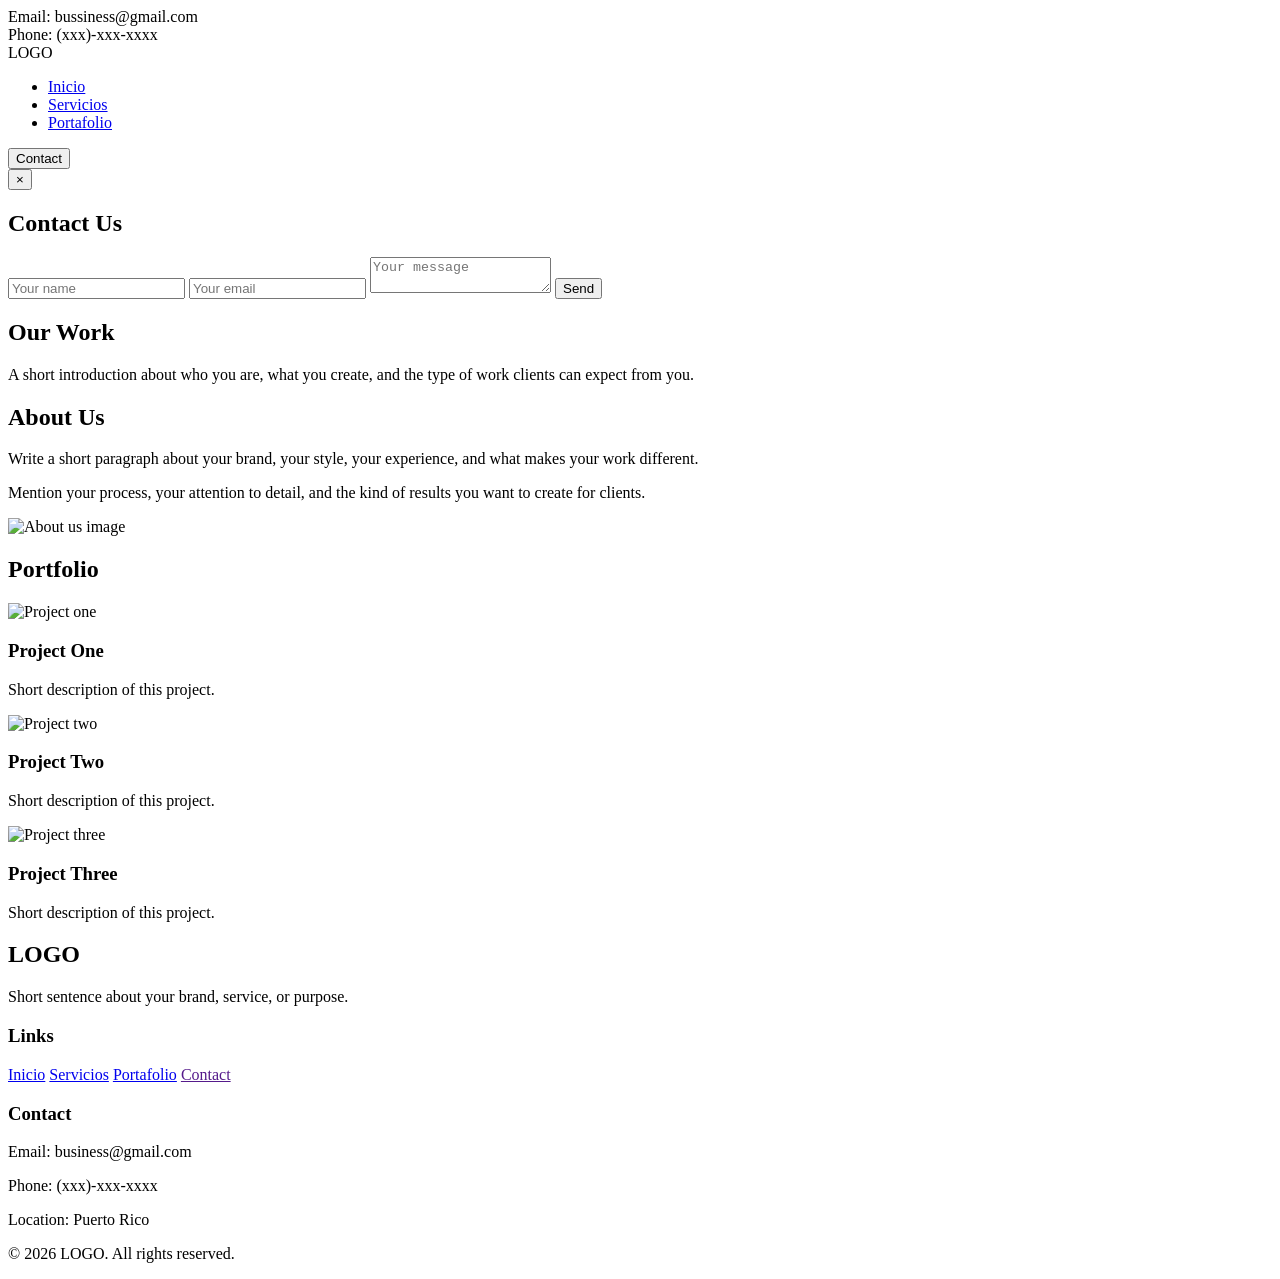
==== portofolio.html @ 12404182 "Add files via upload" ====
<!DOCTYPE html>
<html lang="en">
<head>
    <meta charset="UTF-8">
    <meta name="viewport" content="width=device-width, initial-scale=1.0">
    <link href="https://fonts.googleapis.com/css2?family=Elms+Sans:ital,wght@0,100..900;1,100..900&family=Montserrat:ital,wght@0,500;1,500&display=swap" rel="stylesheet">
    <link rel="stylesheet" href="css/navbar.css">
    <link rel="stylesheet" href="css/portofolio.css">
    <link rel="stylesheet" href="css/footer.css">
    <title></title>
</head>
<body>
    <header>
        <div class="top-nav">
            <div>Email: bussiness@gmail.com</div>
            <div>Phone: (xxx)-xxx-xxxx</div>
        </div>
        <nav>
            <div class="logo">LOGO</div>
            <ul class="nav-links">
                <li><a href="index.html">Inicio</a></li>
                <li><a href="service.html">Servicios</a></li>
                <li><a href="portofolio.html">Portafolio</a></li>
            </ul>
        <button class="btns" id="openContact">Contact</button>
        <div class="hamburger">
            <span class="bar"></span>
            <span class="bar"></span>
            <span class="bar"></span>
        </div>
        </nav>
    </header>

    <div class="contact-modal" id="contactModal">
        <div class="contact-form-box">
            <button class="close-contact" id="closeContact">&times;</button>

            <h2>Contact Us</h2>

            <form>
                <input type="text" placeholder="Your name" required>
                <input type="email" placeholder="Your email" required>
                <textarea placeholder="Your message" required></textarea>
                <button type="submit" class="btns">Send</button>
            </form>
        </div>
    </div>

    <main class="portfolio-about-page">
        <section class="portfolio-about-hero">
            <h1>Our Work</h1>
            <p>A short introduction about who you are, what you create, and the type of work clients can expect from you.</p>
        </section>

        <section class="about-showcase">
            <div class="about-text">
                <h2>About Us</h2>
                <p>
                    Write a short paragraph about your brand, your style, your experience, and what makes your work different.
                </p>
                <p>
                    Mention your process, your attention to detail, and the kind of results you want to create for clients.
                </p>
            </div>

            <div class="about-image">
                <img src="assets\about.jpg" alt="About us image">
            </div>
        </section>

        <section class="portfolio-section">
            <h2>Portfolio</h2>

            <div class="portfolio-grid">
                <div class="portfolio-item">
                    <img src="assets\project1.jpg" alt="Project one">
                    <h3>Project One</h3>
                    <p>Short description of this project.</p>
                </div>

                <div class="portfolio-item">
                    <img src="assets\project2.jpg" alt="Project two">
                    <h3>Project Two</h3>
                    <p>Short description of this project.</p>
                </div>

                <div class="portfolio-item">
                    <img src="assets\project3.jpg" alt="Project three">
                    <h3>Project Three</h3>
                    <p>Short description of this project.</p>
                </div>
            </div>
        </section>
    </main>

    <footer class="footer">
        <div class="footer-content">
            <div class="footer-brand">
                <h2>LOGO</h2>
                <p>Short sentence about your brand, service, or purpose.</p>
            </div>

            <div class="footer-links">
                <h3>Links</h3>
                <a href="index.html">Inicio</a>
                <a href="service.html">Servicios</a>
                <a href="portofolio.html">Portafolio</a>
                <a href="">Contact</a>
            </div>

            <div class="footer-contact">
                <h3>Contact</h3>
                <p>Email: business@gmail.com</p>
                <p>Phone: (xxx)-xxx-xxxx</p>
                <p>Location: Puerto Rico</p>
            </div>
        </div>

        <div class="footer-bottom">
            <p>© 2026 LOGO. All rights reserved.</p>
        </div>
    </footer>
    <script>
        const hamburger = document.querySelector('.hamburger');
        const navMenu = document.querySelector('.nav-links');

        hamburger.addEventListener('click', function () {
                navMenu.classList.toggle('active');
            });
        </script>
        <script>
        const openContact = document.querySelector('#openContact');
        const closeContact = document.querySelector('#closeContact');
        const contactModal = document.querySelector('#contactModal');

        openContact.addEventListener('click', function () {
            contactModal.classList.add('active');
        });

        closeContact.addEventListener('click', function () {
            contactModal.classList.remove('active');
        });

        contactModal.addEventListener('click', function (e) {
            if (e.target === contactModal) {
                contactModal.classList.remove('active');
            }
        });
    </script>
</body>
</html>
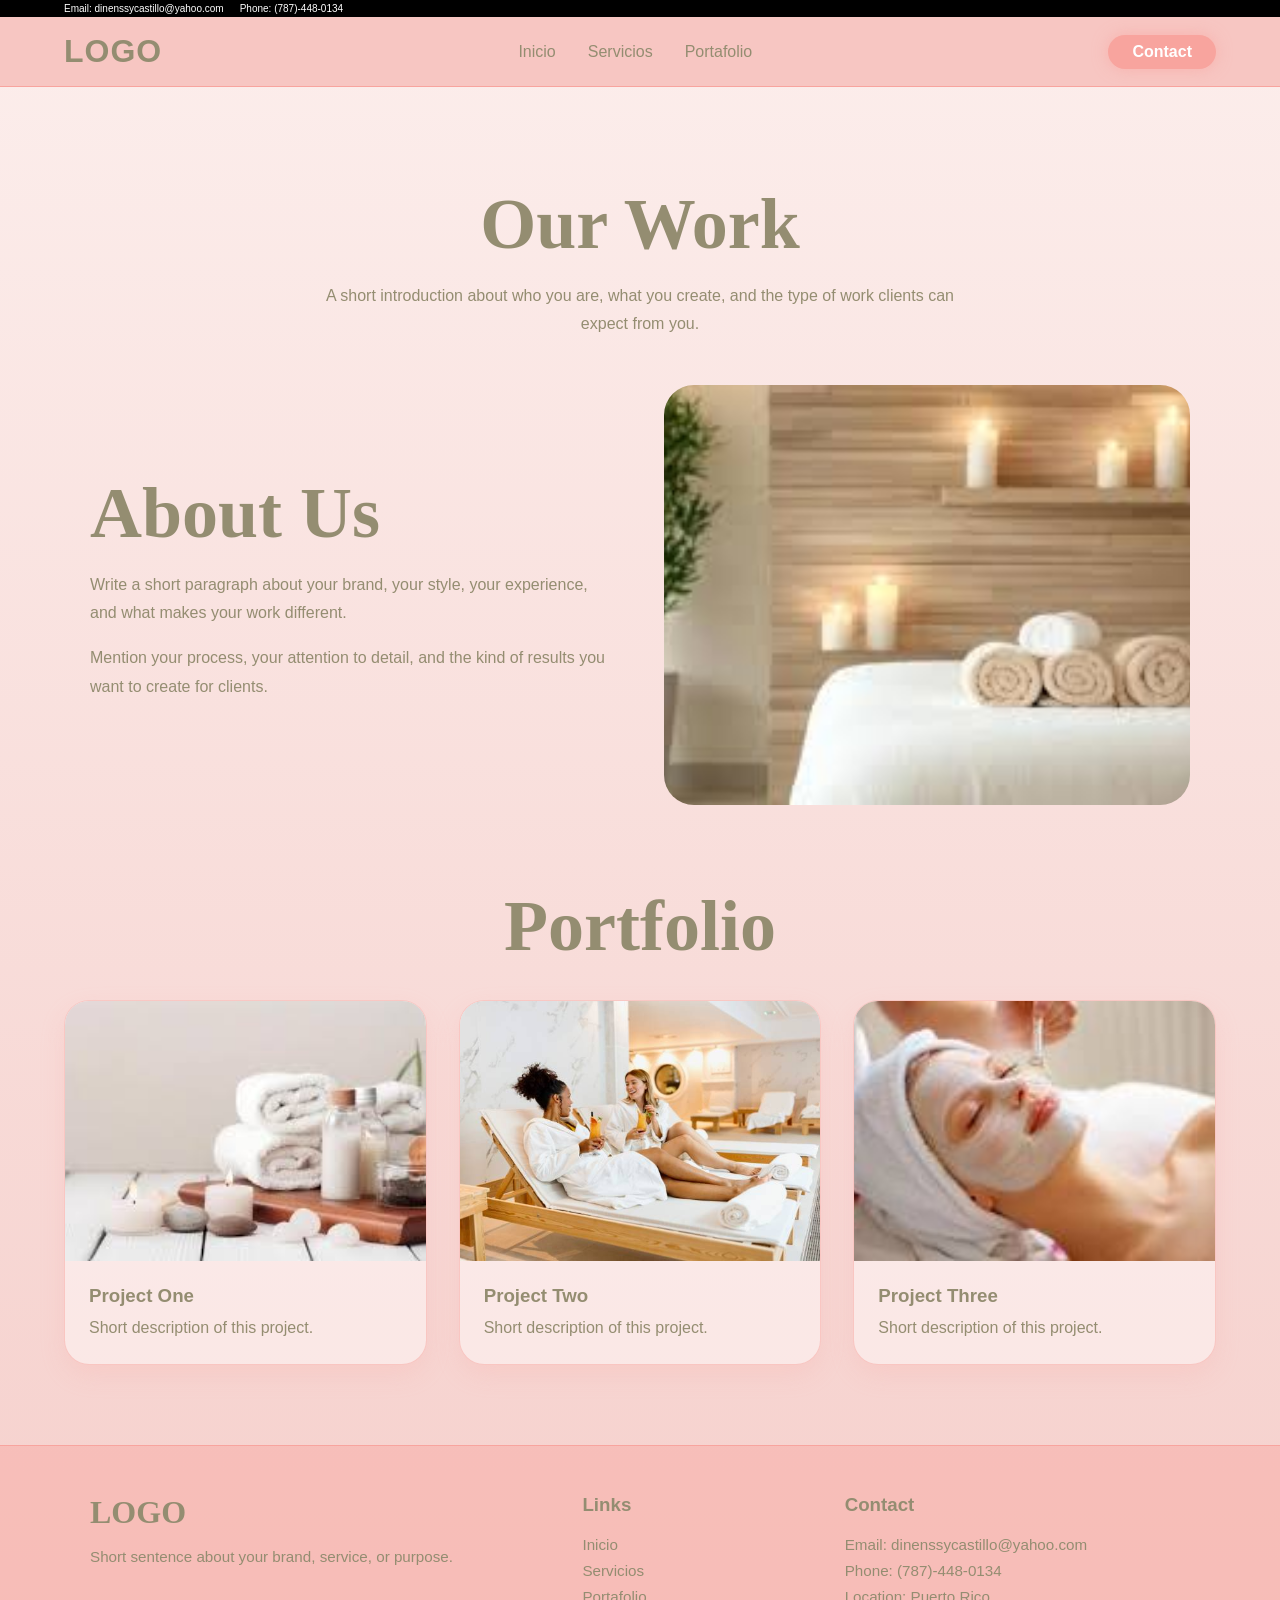
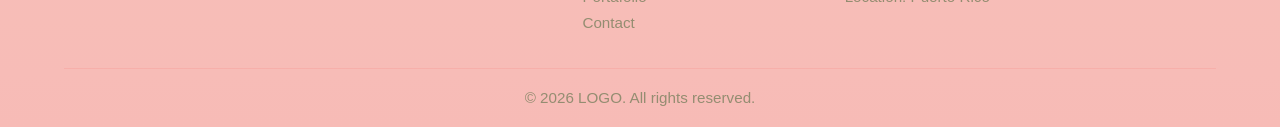
==== commit 2b6c6485: "Update portofolio.html" ====
--- a/portofolio.html
+++ b/portofolio.html
@@ -12,8 +12,8 @@
 <body>
     <header>
         <div class="top-nav">
-            <div>Email: bussiness@gmail.com</div>
-            <div>Phone: (xxx)-xxx-xxxx</div>
+            <div>Email: dinenssycastillo@yahoo.com</div>
+            <div>Phone: (787)-448-0134</div>
         </div>
         <nav>
             <div class="logo">LOGO</div>
@@ -22,7 +22,7 @@
                 <li><a href="service.html">Servicios</a></li>
                 <li><a href="portofolio.html">Portafolio</a></li>
             </ul>
-        <button class="btns" id="openContact">Contact</button>
+        <button class="btns open-contact">Contact</button>
         <div class="hamburger">
             <span class="bar"></span>
             <span class="bar"></span>
@@ -105,13 +105,13 @@
                 <a href="index.html">Inicio</a>
                 <a href="service.html">Servicios</a>
                 <a href="portofolio.html">Portafolio</a>
-                <a href="">Contact</a>
+                <a href="#" class="open-contact">Contact</a>
             </div>
 
             <div class="footer-contact">
                 <h3>Contact</h3>
-                <p>Email: business@gmail.com</p>
-                <p>Phone: (xxx)-xxx-xxxx</p>
+                <p>Email: dinenssycastillo@yahoo.com</p>
+                <p>Phone: (787)-448-0134</p>
                 <p>Location: Puerto Rico</p>
             </div>
         </div>
@@ -129,12 +129,15 @@
             });
         </script>
         <script>
-        const openContact = document.querySelector('#openContact');
+        const openContactButtons = document.querySelectorAll('.open-contact');
         const closeContact = document.querySelector('#closeContact');
         const contactModal = document.querySelector('#contactModal');
 
-        openContact.addEventListener('click', function () {
-            contactModal.classList.add('active');
+        openContactButtons.forEach(function (button) {
+            button.addEventListener('click', function (e) {
+                e.preventDefault();
+                contactModal.classList.add('active');
+            });
         });
 
         closeContact.addEventListener('click', function () {
@@ -148,4 +151,4 @@
         });
     </script>
 </body>
-</html>+</html>
--- a/css/navbar.css
+++ b/css/navbar.css
@@ -0,0 +1,245 @@
+:root {
+    --red-rose: rgb(248, 164, 158);
+    --rose: rgb(247, 198, 194);
+    --white-rose: rgb(252, 238, 236);
+    --tan: rgb(255, 255, 255);
+    --brown: rgb(148, 141, 113);
+}
+
+* {
+    margin: 0;
+    padding: 0;
+    box-sizing: border-box;
+}
+
+body {
+    min-height: 100vh;
+    color: var(--brown);
+    font-family: 'Elms Sans', sans-serif;
+    background: linear-gradient(var(--white-rose), rgb(245, 206, 202));
+    background-repeat: no-repeat;
+    background-size: cover;
+}
+
+.top-nav {
+    background: black;
+    color: white;
+    font-size: x-small;
+    padding: 0.2rem 5%;
+    gap: 1rem;
+    display: flex;
+    align-items: center;
+    justify-content: flex-start;
+}
+
+nav {
+    width: 100%;
+    padding: 1rem clamp(1rem, 5vw, 25%);
+    background: var(--rose);
+    border-bottom: 1px solid var(--red-rose);
+    backdrop-filter: blur(15px);
+    margin-bottom: 2rem;
+    display: flex;
+    align-items: center;
+    justify-content: space-between;
+}
+
+.logo {
+    font-size: 2rem;
+    font-weight: 700;
+    color: var(--brown);
+    letter-spacing: 1px;
+}
+
+.nav-links {
+    list-style: none;
+    display: flex;
+    gap: 2rem;
+}
+
+.nav-links li a {
+    color: var(--brown);
+    text-decoration: none;
+    transition: 0.3s;
+}
+
+.nav-links li a:hover {
+    color: var(--red-rose);
+}
+
+.hamburger {
+    display: none;
+}
+
+.bar {
+    display: block;
+    width: 25px;
+    height: 3px;
+    margin: 5px auto;
+    background-color: var(--red-rose);
+    transition: all 0.3s ease-in-out;
+}
+
+.btns {
+
+    padding: 0.5rem 1.5rem;
+    border-radius: 30px;
+    font-weight: 600;
+    font-size: 1rem;
+    background: var(--red-rose);
+    color: var(--tan);
+    box-shadow: 0 0 15px rgba(248, 164, 158, 0.6);
+    border: none;
+    cursor: pointer;
+    transition: 0.3s;
+}
+
+.btns:hover {
+    background: var(--brown);
+    color: var(--tan);
+    box-shadow: 0 0 20px rgba(148, 141, 113, 0.5);
+}
+
+.contact-modal {
+    position: fixed;
+    inset: 0;
+    background: rgba(252, 238, 236, 0.45);
+    backdrop-filter: blur(10px);
+    display: none;
+    justify-content: center;
+    align-items: center;
+    z-index: 5000;
+}
+
+.contact-modal.active {
+    display: flex;
+}
+
+.contact-form-box {
+    position: relative;
+    width: min(90%, 420px);
+    padding: 2rem;
+    border-radius: 25px;
+    background: rgba(247, 198, 194, 0.75);
+    border: 1px solid var(--red-rose);
+    box-shadow: 0 0 30px rgba(248, 164, 158, 0.5);
+    animation: popIn 0.25s ease;
+}
+
+.contact-form-box h2 {
+    text-align: center;
+    margin-bottom: 1.5rem;
+    color: var(--brown);
+}
+
+.contact-form-box form {
+    display: flex;
+    flex-direction: column;
+    gap: 1rem;
+}
+
+.contact-form-box input,
+.contact-form-box textarea {
+    width: 100%;
+    padding: 0.9rem 1rem;
+    border-radius: 15px;
+    border: 1px solid var(--red-rose);
+    background: rgba(255, 255, 255, 0.65);
+    font-family: 'Poppins', sans-serif;
+    color: var(--brown);
+    outline: none;
+}
+
+.contact-form-box textarea {
+    min-height: 120px;
+    resize: none;
+}
+
+.close-contact {
+    position: absolute;
+    top: 0.8rem;
+    right: 1rem;
+    border: none;
+    background: transparent;
+    font-size: 2rem;
+    color: var(--brown);
+    cursor: pointer;
+}
+
+@keyframes popIn {
+    from {
+        opacity: 0;
+        transform: scale(0.9);
+    }
+
+    to {
+        opacity: 1;
+        transform: scale(1);
+    }
+}
+
+@media (max-width: 768px) {
+    header {
+        position: relative;
+        z-index: 9999;
+    }
+
+    nav {
+        position: relative;
+        overflow: visible;
+        z-index: 9999;
+    }
+
+    a, button {
+        -webkit-tap-highlight-color: transparent;
+    }
+
+    .hamburger {
+        display: block;
+        cursor: pointer;
+        padding-right: 1rem;
+    }
+
+    .nav-links {
+        position: absolute;
+        top: 100%;
+        left: 0;
+        width: 100%;
+        background: var(--rose);
+        flex-direction: column;
+        align-items: center;
+        gap: 2rem;
+
+        max-height: 0;
+        overflow: hidden;
+        padding: 0;
+        opacity: 0;
+
+        transition: max-height 0.35s ease, padding 0.35s ease, opacity 0.25s ease;
+        z-index: 10000;
+    }
+
+    .nav-links.active {
+        max-height: 400px;
+        padding: 2rem 0;
+        opacity: 1;
+    }
+
+    .nav-links li a {
+        font-size: 1.5rem;
+    }
+
+    .hero {
+        position: relative;
+        z-index: 1;
+    }
+
+    .hero img {
+        position: relative;
+        z-index: 1;
+    }
+
+    .btns {
+        display: none;
+    }
+}
--- a/css/portofolio.css
+++ b/css/portofolio.css
@@ -0,0 +1,108 @@
+.portfolio-about-page {
+    width: 100%;
+    padding-bottom: 5rem;
+}
+
+.portfolio-about-hero {
+    width: min(90%, 900px);
+    margin: 0 auto;
+    padding: 4rem 1rem 3rem;
+    text-align: center;
+}
+
+.portfolio-about-hero h1,
+.about-text h2,
+.portfolio-section h2 {
+    font-family: "Cormorant Garamond", serif;
+    font-size: clamp(2.5rem, 6vw, 4.5rem);
+    margin-bottom: 1rem;
+    color: var(--brown);
+}
+
+.portfolio-about-hero p {
+    max-width: 650px;
+    margin: 0 auto;
+    line-height: 1.7;
+}
+
+.about-showcase {
+    width: min(90%, 1100px);
+    margin: 0 auto 5rem;
+    display: grid;
+    grid-template-columns: 1fr 1fr;
+    gap: 3rem;
+    align-items: center;
+}
+
+.about-text p {
+    line-height: 1.8;
+    margin-bottom: 1rem;
+}
+
+.about-image img {
+    width: 100%;
+    height: 420px;
+    object-fit: cover;
+    border-radius: 30px;
+    display: block;
+}
+
+.portfolio-section {
+    width: min(90%, 1200px);
+    margin: 0 auto;
+    text-align: center;
+}
+
+.portfolio-grid {
+    margin-top: 2rem;
+    display: grid;
+    grid-template-columns: repeat(3, 1fr);
+    gap: 2rem;
+}
+
+.portfolio-item {
+    text-align: left;
+    overflow: hidden;
+    border-radius: 25px;
+    background: rgba(255, 255, 255, 0.45);
+    border: 1px solid rgba(248, 164, 158, 0.5);
+    box-shadow: 0 10px 25px rgba(248, 164, 158, 0.2);
+}
+
+.portfolio-item img {
+    width: 100%;
+    height: 260px;
+    object-fit: cover;
+    display: block;
+}
+
+.portfolio-item h3,
+.portfolio-item p {
+    padding: 0 1.5rem;
+}
+
+.portfolio-item h3 {
+    margin-top: 1.5rem;
+    margin-bottom: 0.5rem;
+}
+
+.portfolio-item p {
+    padding-bottom: 1.5rem;
+    line-height: 1.6;
+}
+
+
+
+@media (max-width: 768px) {
+    .about-showcase {
+        grid-template-columns: 1fr;
+    }
+
+    .about-image img {
+        height: 320px;
+    }
+
+    .portfolio-grid {
+        grid-template-columns: 1fr;
+    }
+}
--- a/css/footer.css
+++ b/css/footer.css
@@ -0,0 +1,59 @@
+.footer {
+    background: rgba(248, 164, 158, 0.45);
+    border-top: 1px solid var(--red-rose);
+    padding: 3rem 5% 1rem;
+    color: var(--brown);
+}
+
+.footer-content {
+    width: min(100%, 1100px);
+    margin: 0 auto;
+    display: grid;
+    grid-template-columns: 2fr 1fr 1.5fr;
+    gap: 2rem;
+}
+
+.footer h2 {
+    font-family: "Cormorant Garamond", serif;
+    font-size: 2rem;
+    margin-bottom: 0.8rem;
+}
+
+.footer h3 {
+    margin-bottom: 1rem;
+}
+
+.footer p,
+.footer a {
+    font-size: 0.95rem;
+    line-height: 1.7;
+    color: var(--brown);
+    text-decoration: none;
+}
+
+.footer-links {
+    display: flex;
+    flex-direction: column;
+}
+
+.footer-links a:hover {
+    color: var(--red-rose);
+}
+
+.footer-bottom {
+    margin-top: 2rem;
+    padding-top: 1rem;
+    border-top: 1px solid rgba(248, 164, 158, 0.5);
+    text-align: center;
+}
+
+@media (max-width: 768px) {
+    .footer-content {
+        grid-template-columns: 1fr;
+        text-align: center;
+    }
+
+    .footer-links {
+        align-items: center;
+    }
+}
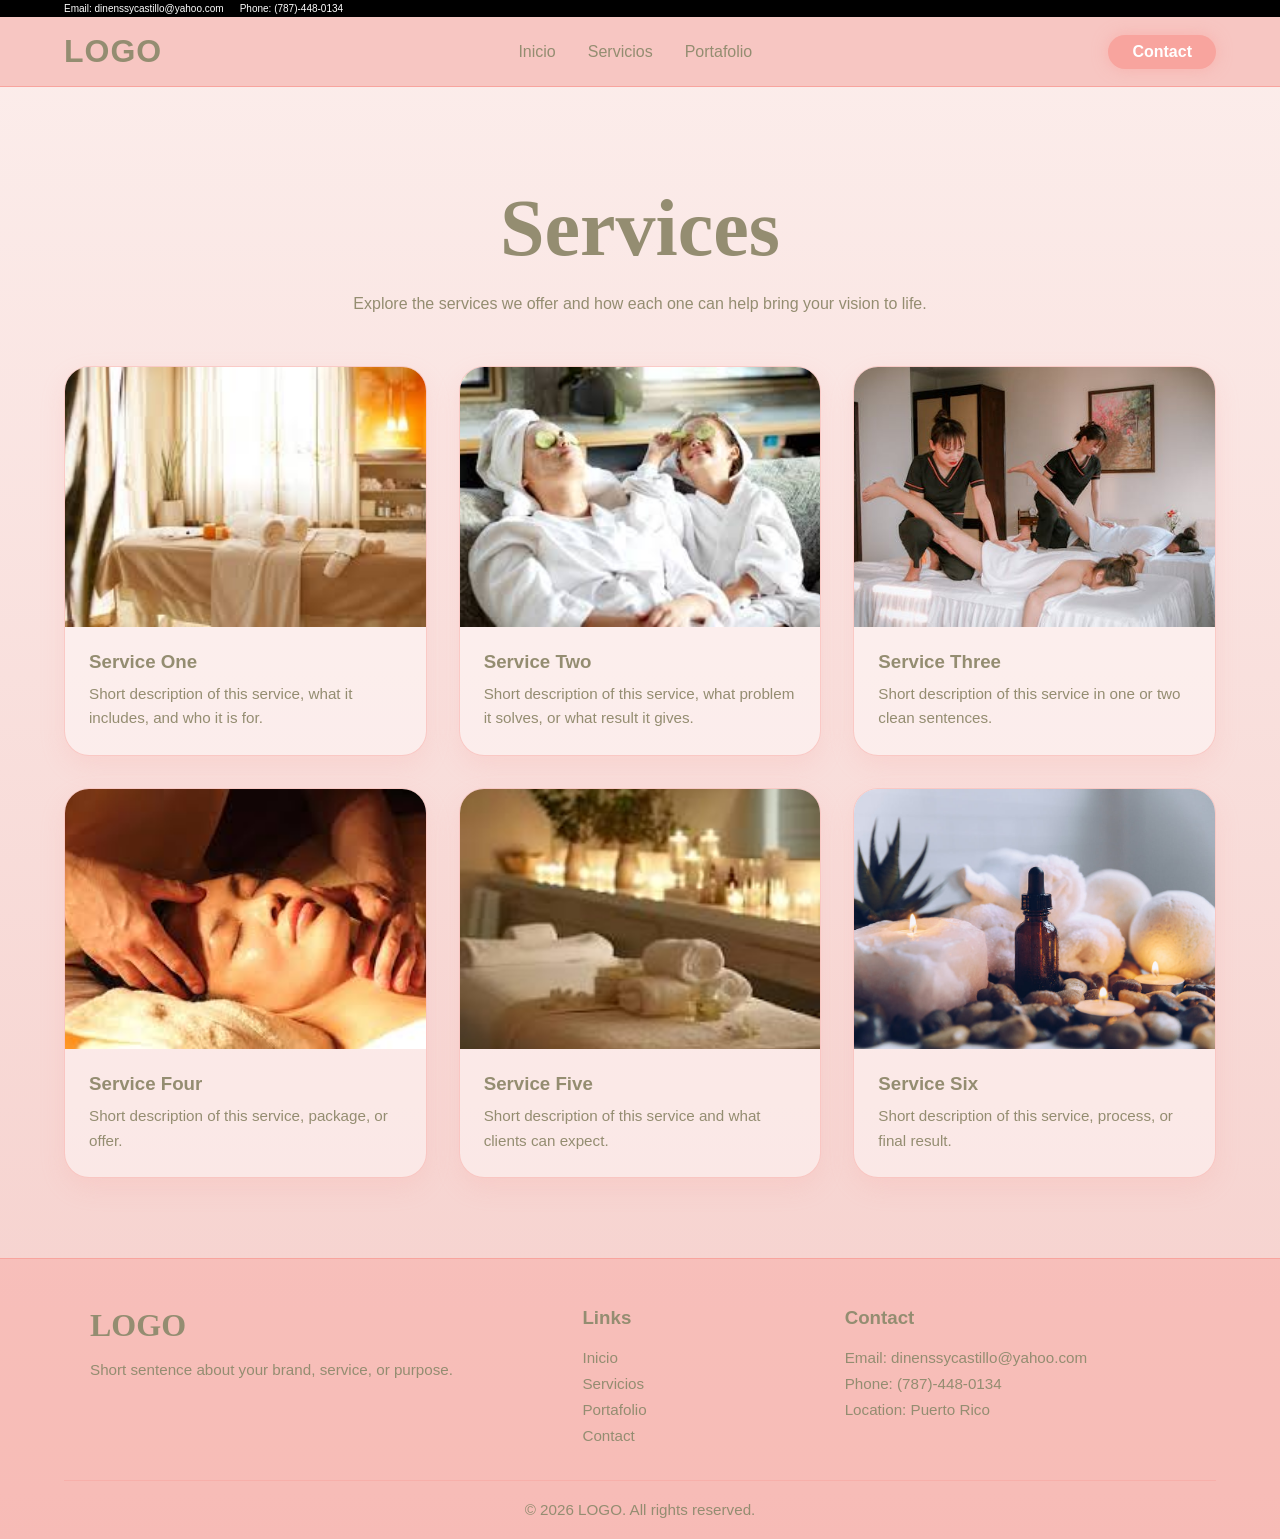
==== commit 3469ebab: "Update portofolio.html" ====
--- a/portofolio.html
+++ b/portofolio.html
@@ -5,7 +5,7 @@
     <meta name="viewport" content="width=device-width, initial-scale=1.0">
     <link href="https://fonts.googleapis.com/css2?family=Elms+Sans:ital,wght@0,100..900;1,100..900&family=Montserrat:ital,wght@0,500;1,500&display=swap" rel="stylesheet">
     <link rel="stylesheet" href="css/navbar.css">
-    <link rel="stylesheet" href="css/portofolio.css">
+    <link rel="stylesheet" href="css/service.css">
     <link rel="stylesheet" href="css/footer.css">
     <title></title>
 </head>
@@ -19,7 +19,7 @@
             <div class="logo">LOGO</div>
             <ul class="nav-links">
                 <li><a href="index.html">Inicio</a></li>
-                <li><a href="service.html">Servicios</a></li>
+                <li><a href="">Servicios</a></li>
                 <li><a href="portofolio.html">Portafolio</a></li>
             </ul>
         <button class="btns open-contact">Contact</button>
@@ -30,7 +30,7 @@
         </div>
         </nav>
     </header>
-
+    
     <div class="contact-modal" id="contactModal">
         <div class="contact-form-box">
             <button class="close-contact" id="closeContact">&times;</button>
@@ -46,54 +46,64 @@
         </div>
     </div>
 
-    <main class="portfolio-about-page">
-        <section class="portfolio-about-hero">
-            <h1>Our Work</h1>
-            <p>A short introduction about who you are, what you create, and the type of work clients can expect from you.</p>
+    <main class="services-page">
+        <section class="services-hero">
+            <h1>Services</h1>
+            <p>Explore the services we offer and how each one can help bring your vision to life.</p>
         </section>
 
-        <section class="about-showcase">
-            <div class="about-text">
-                <h2>About Us</h2>
-                <p>
-                    Write a short paragraph about your brand, your style, your experience, and what makes your work different.
-                </p>
-                <p>
-                    Mention your process, your attention to detail, and the kind of results you want to create for clients.
-                </p>
+        <section class="services-gallery">
+            <div class="service-card">
+                <img src="assets\service1.jpg" alt="Service one">
+                <div>
+                    <h3>Service One</h3>
+                    <p>Short description of this service, what it includes, and who it is for.</p>
+                </div>
             </div>
 
-            <div class="about-image">
-                <img src="assets\about.jpg" alt="About us image">
+            <div class="service-card">
+                <img src="assets\service2.jpg" alt="Service two">
+                <div>
+                    <h3>Service Two</h3>
+                    <p>Short description of this service, what problem it solves, or what result it gives.</p>
+                </div>
             </div>
-        </section>
 
-        <section class="portfolio-section">
-            <h2>Portfolio</h2>
+            <div class="service-card">
+                <img src="assets\service3.jpg" alt="Service three">
+                <div>
+                    <h3>Service Three</h3>
+                    <p>Short description of this service in one or two clean sentences.</p>
+                </div>
+            </div>
 
-            <div class="portfolio-grid">
-                <div class="portfolio-item">
-                    <img src="assets\project1.jpg" alt="Project one">
-                    <h3>Project One</h3>
-                    <p>Short description of this project.</p>
+            <div class="service-card">
+                <img src="assets\service4.jpg" alt="Service four">
+                <div>
+                    <h3>Service Four</h3>
+                    <p>Short description of this service, package, or offer.</p>
                 </div>
+            </div>
 
-                <div class="portfolio-item">
-                    <img src="assets\project2.jpg" alt="Project two">
-                    <h3>Project Two</h3>
-                    <p>Short description of this project.</p>
+            <div class="service-card">
+                <img src="assets\service5.jpg" alt="Service five">
+                <div>
+                    <h3>Service Five</h3>
+                    <p>Short description of this service and what clients can expect.</p>
                 </div>
+            </div>
 
-                <div class="portfolio-item">
-                    <img src="assets\project3.jpg" alt="Project three">
-                    <h3>Project Three</h3>
-                    <p>Short description of this project.</p>
+            <div class="service-card">
+                <img src="assets\service6.jpg" alt="Service six">
+                <div>
+                    <h3>Service Six</h3>
+                    <p>Short description of this service, process, or final result.</p>
                 </div>
             </div>
         </section>
     </main>
 
-    <footer class="footer">
+        <footer class="footer">
         <div class="footer-content">
             <div class="footer-brand">
                 <h2>LOGO</h2>
@@ -120,6 +130,7 @@
             <p>© 2026 LOGO. All rights reserved.</p>
         </div>
     </footer>
+
     <script>
         const hamburger = document.querySelector('.hamburger');
         const navMenu = document.querySelector('.nav-links');
--- a/css/service.css
+++ b/css/service.css
@@ -0,0 +1,84 @@
+.services-page {
+    width: 100%;
+    padding-bottom: 5rem;
+}
+
+.services-hero {
+    width: min(90%, 900px);
+    margin: 0 auto;
+    padding: 4rem 1rem 3rem;
+    text-align: center;
+}
+
+.services-hero h1 {
+    font-family: "Cormorant Garamond", serif;
+    font-size: clamp(2.5rem, 7vw, 5rem);
+    color: var(--brown);
+    margin-bottom: 1rem;
+}
+
+.services-hero p {
+    max-width: 650px;
+    margin: 0 auto;
+    line-height: 1.7;
+}
+
+.services-gallery {
+    width: min(90%, 1200px);
+    margin: 0 auto;
+    display: grid;
+    grid-template-columns: repeat(3, 1fr);
+    gap: 2rem;
+}
+
+.service-card {
+    overflow: hidden;
+    border-radius: 25px;
+    background: rgba(255, 255, 255, 0.45);
+    border: 1px solid rgba(248, 164, 158, 0.5);
+    box-shadow: 0 10px 25px rgba(248, 164, 158, 0.2);
+    transition: 0.3s ease;
+}
+
+.service-card:hover {
+    transform: translateY(-6px);
+    box-shadow: 0 15px 35px rgba(248, 164, 158, 0.35);
+}
+
+.service-card img {
+    width: 100%;
+    height: 260px;
+    object-fit: cover;
+    display: block;
+}
+
+.service-card div {
+    padding: 1.5rem;
+}
+
+.service-card h3 {
+    margin-bottom: 0.6rem;
+    color: var(--brown);
+}
+
+.service-card p {
+    font-size: 0.95rem;
+    line-height: 1.6;
+}
+
+@media (max-width: 900px) {
+    .services-gallery {
+        grid-template-columns: repeat(2, 1fr);
+    }
+}
+
+@media (max-width: 600px) {
+    .services-gallery {
+        grid-template-columns: 1fr;
+    }
+
+    .service-card img {
+        height: 230px;
+    }
+}
+
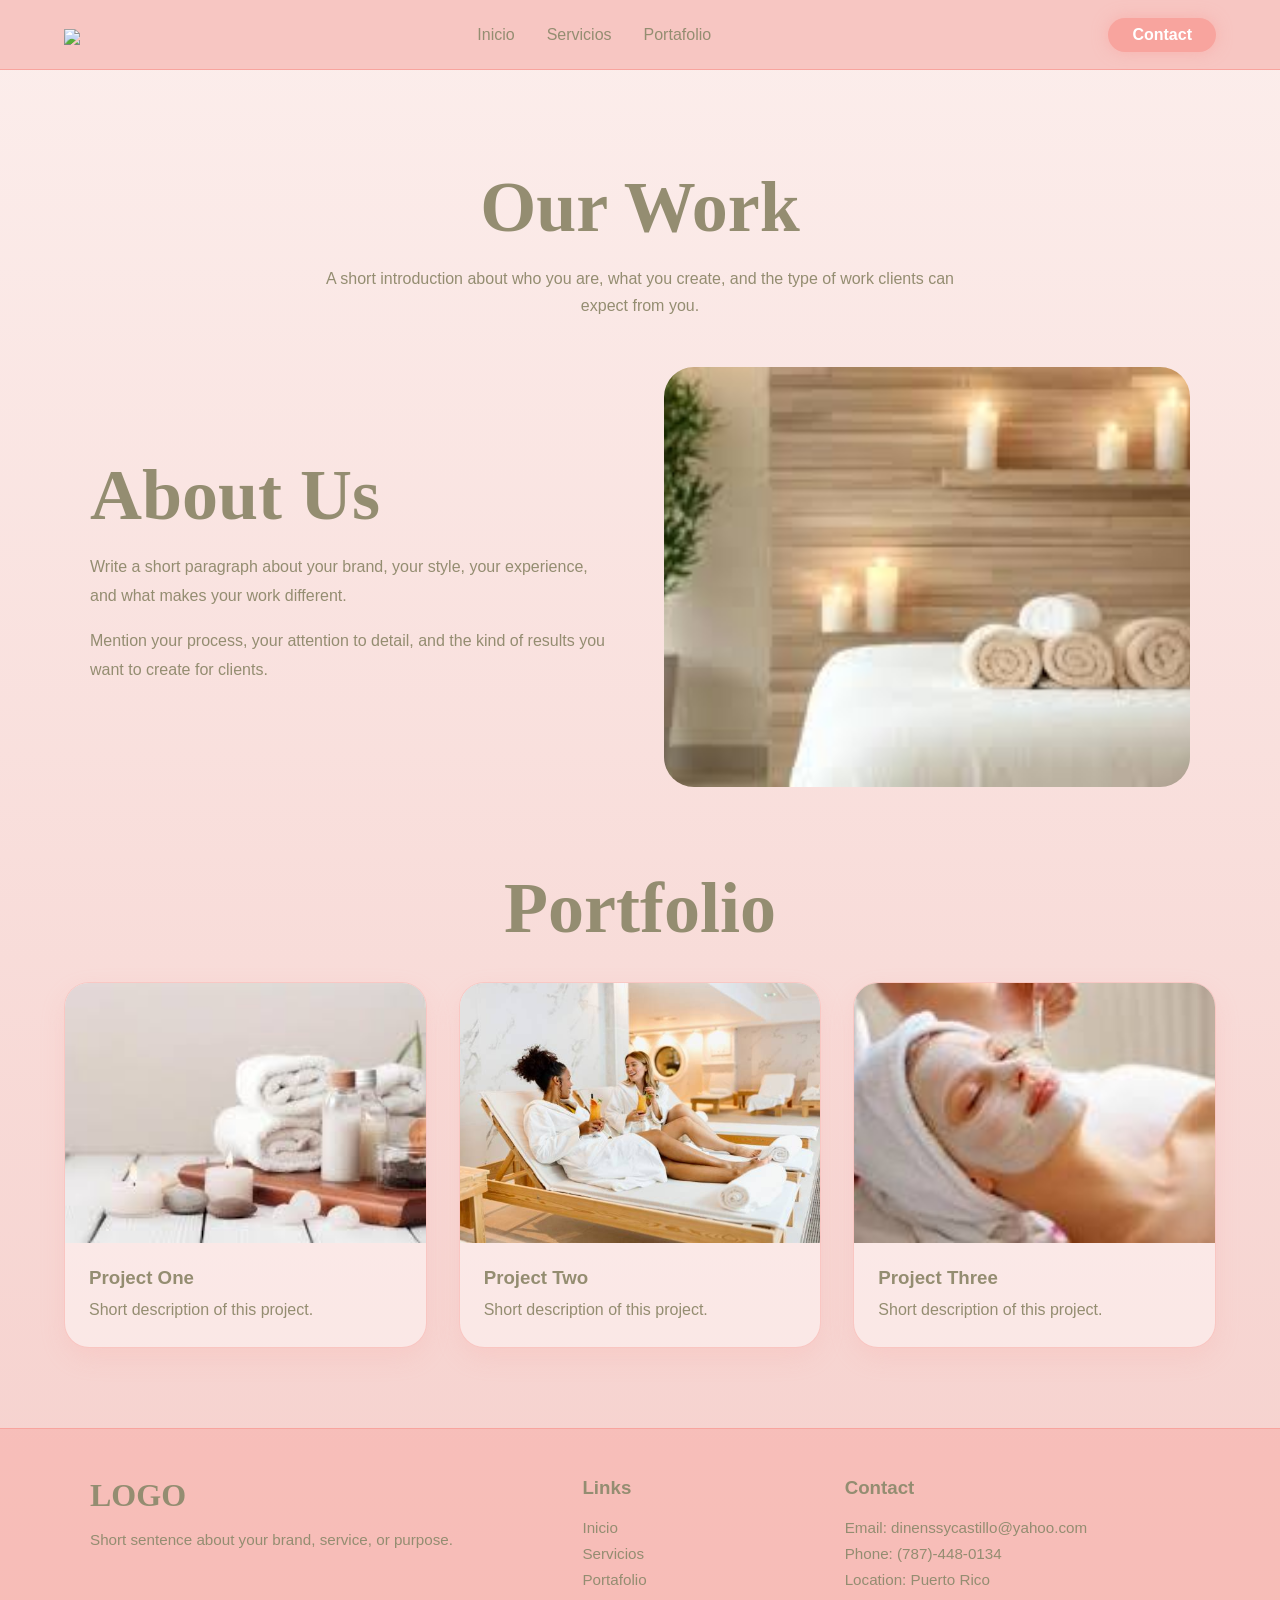
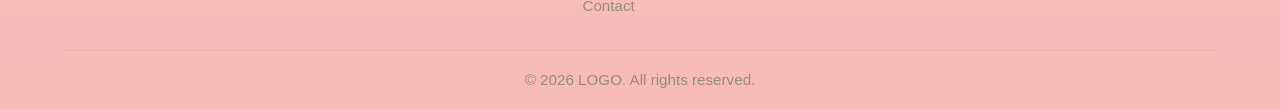
==== commit 4b5bdde6: "Update portofolio.html" ====
--- a/portofolio.html
+++ b/portofolio.html
@@ -4,22 +4,21 @@
     <meta charset="UTF-8">
     <meta name="viewport" content="width=device-width, initial-scale=1.0">
     <link href="https://fonts.googleapis.com/css2?family=Elms+Sans:ital,wght@0,100..900;1,100..900&family=Montserrat:ital,wght@0,500;1,500&display=swap" rel="stylesheet">
+    <link rel="icon" href="Logo.png" type="image/x-icon">
     <link rel="stylesheet" href="css/navbar.css">
-    <link rel="stylesheet" href="css/service.css">
+    <link rel="stylesheet" href="css/portofolio.css">
     <link rel="stylesheet" href="css/footer.css">
     <title></title>
 </head>
 <body>
     <header>
-        <div class="top-nav">
-            <div>Email: dinenssycastillo@yahoo.com</div>
-            <div>Phone: (787)-448-0134</div>
-        </div>
         <nav>
-            <div class="logo">LOGO</div>
+            <div class="logo">
+                <img class="logo" src="assets\Logo.png">
+            </div>
             <ul class="nav-links">
                 <li><a href="index.html">Inicio</a></li>
-                <li><a href="">Servicios</a></li>
+                <li><a href="service.html">Servicios</a></li>
                 <li><a href="portofolio.html">Portafolio</a></li>
             </ul>
         <button class="btns open-contact">Contact</button>
@@ -30,7 +29,7 @@
         </div>
         </nav>
     </header>
-    
+
     <div class="contact-modal" id="contactModal">
         <div class="contact-form-box">
             <button class="close-contact" id="closeContact">&times;</button>
@@ -46,64 +45,54 @@
         </div>
     </div>
 
-    <main class="services-page">
-        <section class="services-hero">
-            <h1>Services</h1>
-            <p>Explore the services we offer and how each one can help bring your vision to life.</p>
+    <main class="portfolio-about-page">
+        <section class="portfolio-about-hero">
+            <h1>Our Work</h1>
+            <p>A short introduction about who you are, what you create, and the type of work clients can expect from you.</p>
         </section>
 
-        <section class="services-gallery">
-            <div class="service-card">
-                <img src="assets\service1.jpg" alt="Service one">
-                <div>
-                    <h3>Service One</h3>
-                    <p>Short description of this service, what it includes, and who it is for.</p>
-                </div>
+        <section class="about-showcase">
+            <div class="about-text">
+                <h2>About Us</h2>
+                <p>
+                    Write a short paragraph about your brand, your style, your experience, and what makes your work different.
+                </p>
+                <p>
+                    Mention your process, your attention to detail, and the kind of results you want to create for clients.
+                </p>
             </div>
 
-            <div class="service-card">
-                <img src="assets\service2.jpg" alt="Service two">
-                <div>
-                    <h3>Service Two</h3>
-                    <p>Short description of this service, what problem it solves, or what result it gives.</p>
+            <div class="about-image">
+                <img src="assets\about.jpg" alt="About us image">
+            </div>
+        </section>
+
+        <section class="portfolio-section">
+            <h2>Portfolio</h2>
+
+            <div class="portfolio-grid">
+                <div class="portfolio-item">
+                    <img src="assets\project1.jpg" alt="Project one">
+                    <h3>Project One</h3>
+                    <p>Short description of this project.</p>
                 </div>
-            </div>
 
-            <div class="service-card">
-                <img src="assets\service3.jpg" alt="Service three">
-                <div>
-                    <h3>Service Three</h3>
-                    <p>Short description of this service in one or two clean sentences.</p>
+                <div class="portfolio-item">
+                    <img src="assets\project2.jpg" alt="Project two">
+                    <h3>Project Two</h3>
+                    <p>Short description of this project.</p>
                 </div>
-            </div>
 
-            <div class="service-card">
-                <img src="assets\service4.jpg" alt="Service four">
-                <div>
-                    <h3>Service Four</h3>
-                    <p>Short description of this service, package, or offer.</p>
-                </div>
-            </div>
-
-            <div class="service-card">
-                <img src="assets\service5.jpg" alt="Service five">
-                <div>
-                    <h3>Service Five</h3>
-                    <p>Short description of this service and what clients can expect.</p>
-                </div>
-            </div>
-
-            <div class="service-card">
-                <img src="assets\service6.jpg" alt="Service six">
-                <div>
-                    <h3>Service Six</h3>
-                    <p>Short description of this service, process, or final result.</p>
+                <div class="portfolio-item">
+                    <img src="assets\project3.jpg" alt="Project three">
+                    <h3>Project Three</h3>
+                    <p>Short description of this project.</p>
                 </div>
             </div>
         </section>
     </main>
 
-        <footer class="footer">
+    <footer class="footer">
         <div class="footer-content">
             <div class="footer-brand">
                 <h2>LOGO</h2>
@@ -130,7 +119,6 @@
             <p>© 2026 LOGO. All rights reserved.</p>
         </div>
     </footer>
-
     <script>
         const hamburger = document.querySelector('.hamburger');
         const navMenu = document.querySelector('.nav-links');
--- a/css/portofolio.css
+++ b/css/portofolio.css
@@ -0,0 +1,108 @@
+.portfolio-about-page {
+    width: 100%;
+    padding-bottom: 5rem;
+}
+
+.portfolio-about-hero {
+    width: min(90%, 900px);
+    margin: 0 auto;
+    padding: 4rem 1rem 3rem;
+    text-align: center;
+}
+
+.portfolio-about-hero h1,
+.about-text h2,
+.portfolio-section h2 {
+    font-family: "Cormorant Garamond", serif;
+    font-size: clamp(2.5rem, 6vw, 4.5rem);
+    margin-bottom: 1rem;
+    color: var(--brown);
+}
+
+.portfolio-about-hero p {
+    max-width: 650px;
+    margin: 0 auto;
+    line-height: 1.7;
+}
+
+.about-showcase {
+    width: min(90%, 1100px);
+    margin: 0 auto 5rem;
+    display: grid;
+    grid-template-columns: 1fr 1fr;
+    gap: 3rem;
+    align-items: center;
+}
+
+.about-text p {
+    line-height: 1.8;
+    margin-bottom: 1rem;
+}
+
+.about-image img {
+    width: 100%;
+    height: 420px;
+    object-fit: cover;
+    border-radius: 30px;
+    display: block;
+}
+
+.portfolio-section {
+    width: min(90%, 1200px);
+    margin: 0 auto;
+    text-align: center;
+}
+
+.portfolio-grid {
+    margin-top: 2rem;
+    display: grid;
+    grid-template-columns: repeat(3, 1fr);
+    gap: 2rem;
+}
+
+.portfolio-item {
+    text-align: left;
+    overflow: hidden;
+    border-radius: 25px;
+    background: rgba(255, 255, 255, 0.45);
+    border: 1px solid rgba(248, 164, 158, 0.5);
+    box-shadow: 0 10px 25px rgba(248, 164, 158, 0.2);
+}
+
+.portfolio-item img {
+    width: 100%;
+    height: 260px;
+    object-fit: cover;
+    display: block;
+}
+
+.portfolio-item h3,
+.portfolio-item p {
+    padding: 0 1.5rem;
+}
+
+.portfolio-item h3 {
+    margin-top: 1.5rem;
+    margin-bottom: 0.5rem;
+}
+
+.portfolio-item p {
+    padding-bottom: 1.5rem;
+    line-height: 1.6;
+}
+
+
+
+@media (max-width: 768px) {
+    .about-showcase {
+        grid-template-columns: 1fr;
+    }
+
+    .about-image img {
+        height: 320px;
+    }
+
+    .portfolio-grid {
+        grid-template-columns: 1fr;
+    }
+}
